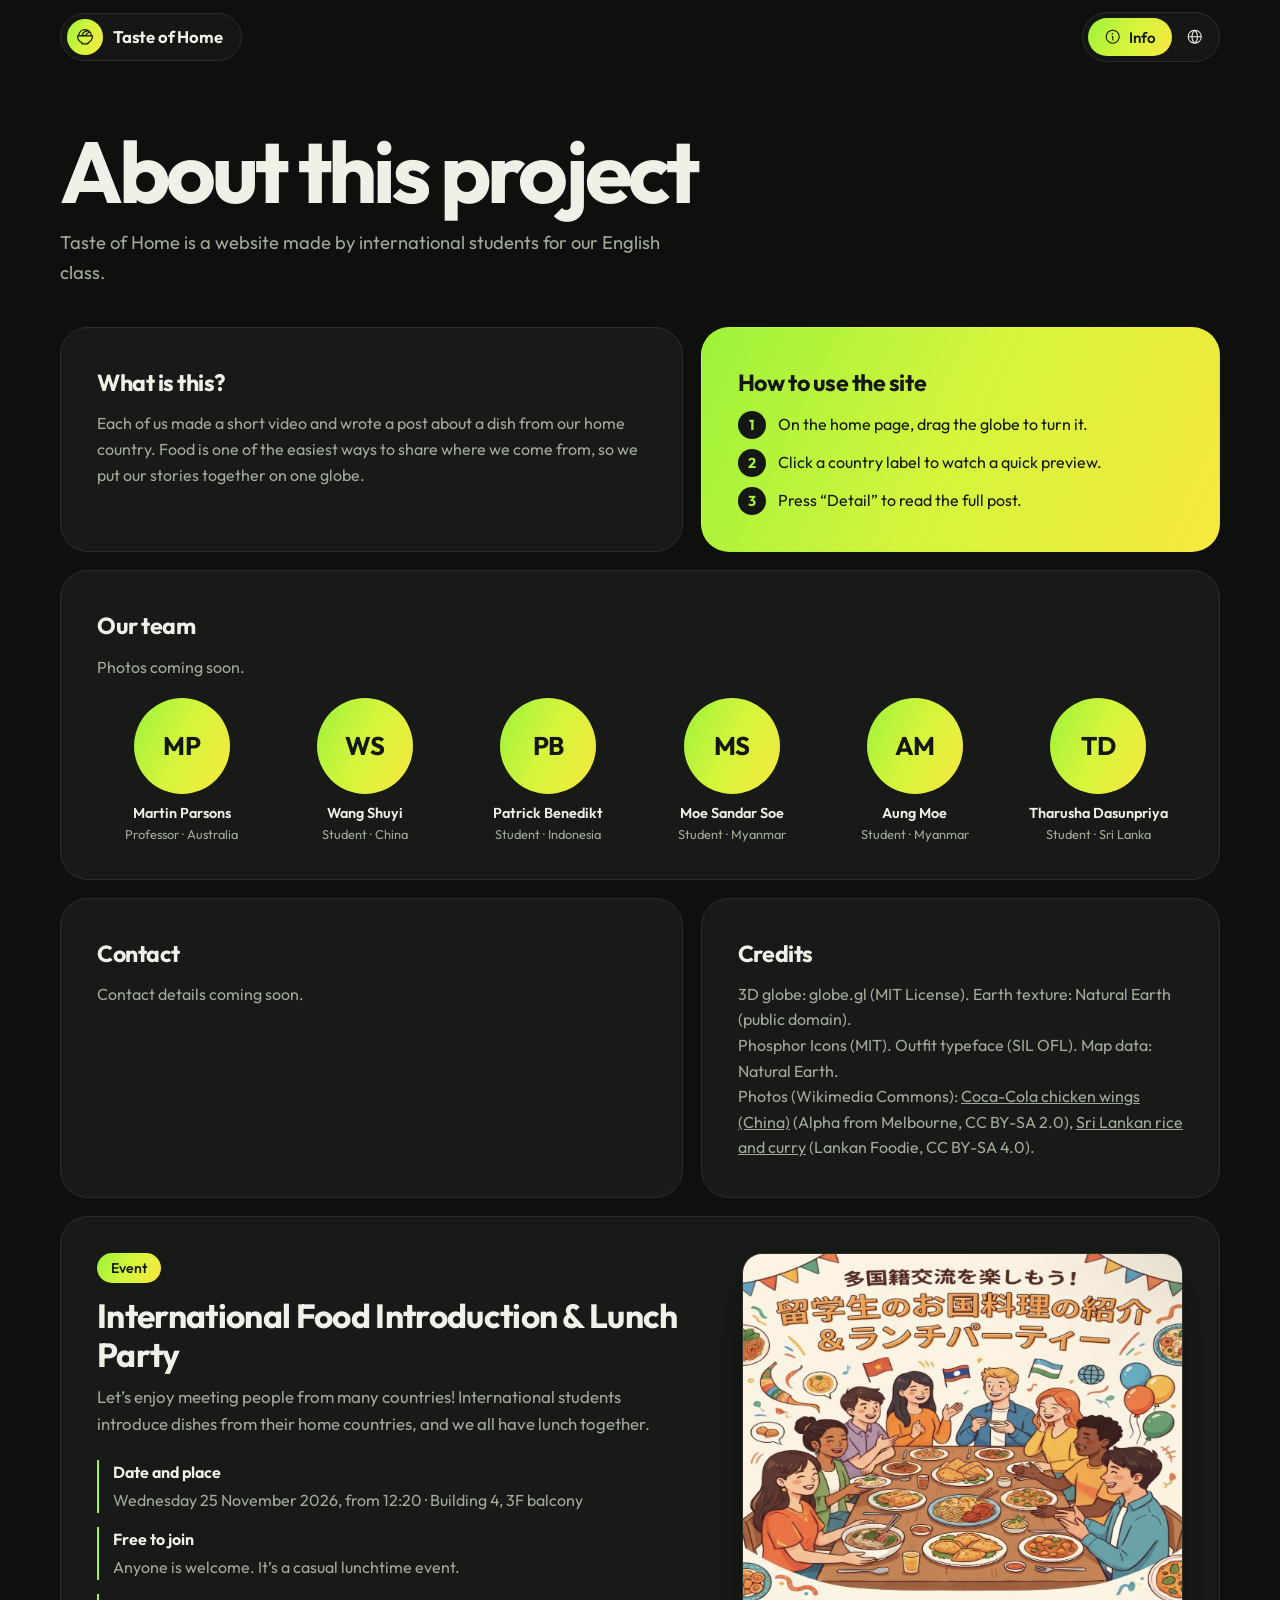
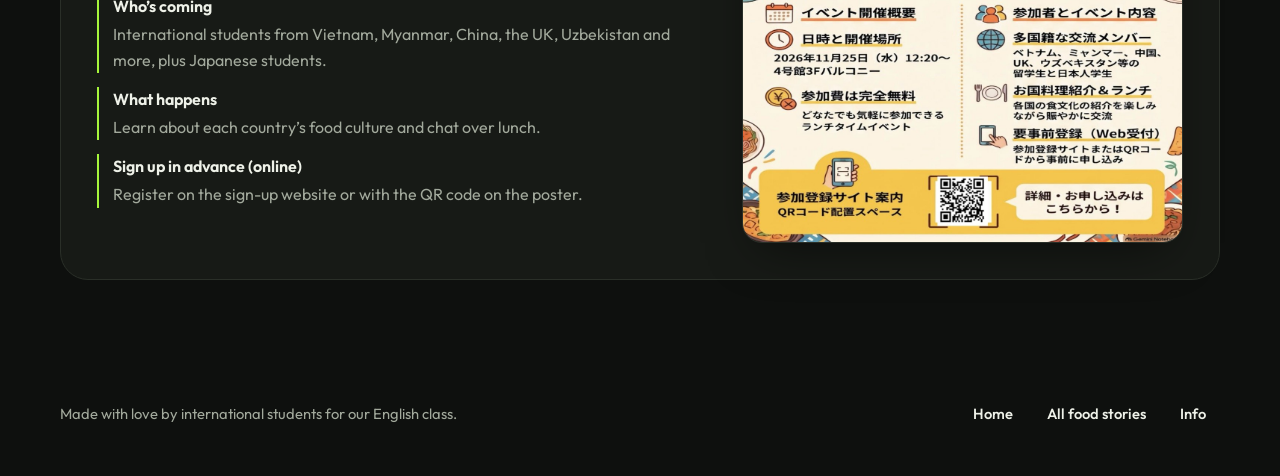
==== info.html @ bd348ce3 "Sri Lanka burritos post, Lahpet Thoke photos, six home photos - Sri Lanka: Tharusha Dasunpriya's bur" ====
<!doctype html>
<html lang="en">
<head>
  <meta charset="utf-8">
  <meta name="viewport" content="width=device-width, initial-scale=1, viewport-fit=cover">
  <title>About | Taste of Home</title>
  <meta name="description" content="About Taste of Home, a website made by international students for an English class.">
  <link rel="canonical" href="https://blanchexxxxx.github.io/taste-of-home/info.html">
  <meta name="theme-color" content="#0e100e">
  <meta property="og:type" content="website">
  <meta property="og:title" content="About | Taste of Home">
  <meta property="og:description" content="About Taste of Home, a website made by international students for an English class.">
  <meta property="og:url" content="https://blanchexxxxx.github.io/taste-of-home/info.html">
  <meta property="og:image" content="https://blanchexxxxx.github.io/taste-of-home/assets/img/globe-1k.jpg">
  <link rel="icon" href="assets/img/favicon.svg" type="image/svg+xml">
  <link rel="preload" href="assets/fonts/outfit-latin-wght-normal.woff2" as="font" type="font/woff2" crossorigin>
  <link rel="stylesheet" href="assets/css/style.css?v=202611250700">
</head>
<body>
  <header class="topbar">
    <div class="wrap">
      <a class="brand" href="./" aria-label="Taste of Home"><span class="mark"><span data-icon="bowl-food"></span></span><span class="brand__name">Taste of Home</span></a>
      <nav class="actions">
        <a class="pill-btn" href="info.html" aria-current="page"><span data-icon="info"></span><span data-i18n="nav.info">Info</span></a>
        <div class="lang">
          <button class="pill-btn pill-btn--icon" id="langBtn" type="button" aria-haspopup="listbox" aria-expanded="false" data-i18n-aria="nav.language" aria-label="Language"><span data-icon="globe-simple"></span></button>
          <ul class="lang__menu" id="langMenu" role="listbox" hidden></ul>
        </div>
      </nav>
    </div>
  </header>

  <main>
    <section class="page">
      <div class="wrap">
        <div class="page-head">
          <h1 data-i18n="info.title">About this project</h1>
          <p data-i18n="info.lead">Taste of Home is a website made by international students for our English class.</p>
        </div>
        <div class="info-grid">
          <div class="panel reveal">
            <h2 data-i18n="info.aboutH">What is this?</h2>
            <p data-i18n="info.aboutP"></p>
          </div>
          <div class="panel panel--grad reveal">
            <h2 data-i18n="info.howH">How to use the site</h2>
            <ol class="steps">
              <li data-i18n="info.how1"></li>
              <li data-i18n="info.how2"></li>
              <li data-i18n="info.how3"></li>
            </ol>
          </div>
          <div class="panel panel--wide reveal">
            <h2 data-i18n="info.teamH">Our team</h2>
            <p data-i18n="info.teamP">Names and photos coming soon.</p>
            <!-- Filled in from the posts in assets/js/data.js (author, role, location). -->
            <div class="team" id="team"></div>
          </div>
          <div class="panel reveal">
            <h2 data-i18n="info.contactH">Contact</h2>
            <p data-i18n="info.contactP">Contact details coming soon.</p>
          </div>
          <div class="panel reveal">
            <h2 data-i18n="info.creditsH">Credits</h2>
            <p data-i18n="info.creditsP"></p>
            <p>Phosphor Icons (MIT). Outfit typeface (SIL OFL). Map data: Natural Earth.</p>
            <p id="photo-credits"></p>
          </div>
          <div class="panel panel--wide event reveal" id="event">
            <div class="event__text">
              <span class="chip chip--grad" data-i18n="info.eventTag">Event</span>
              <h2 data-i18n="info.eventH">International Food Introduction &amp; Lunch Party</h2>
              <p class="event__lead" data-i18n="info.eventLead"></p>
              <dl class="event__facts">
                <div><dt data-i18n="info.eventWhenH">Date and place</dt><dd data-i18n="info.eventWhen"></dd></div>
                <div><dt data-i18n="info.eventFeeH">Free to join</dt><dd data-i18n="info.eventFee"></dd></div>
                <div><dt data-i18n="info.eventWhoH">Who's coming</dt><dd data-i18n="info.eventWho"></dd></div>
                <div><dt data-i18n="info.eventWhatH">What happens</dt><dd data-i18n="info.eventWhat"></dd></div>
                <div><dt data-i18n="info.eventRegH">Sign up in advance (online)</dt><dd data-i18n="info.eventReg"></dd></div>
              </dl>
            </div>
            <!-- Poster image: assets/img/event/poster.jpg (hidden automatically if the file is missing) -->
            <a class="event__poster" href="assets/img/event/poster.jpg" target="_blank" rel="noopener">
              <img src="assets/img/event/poster.jpg" alt="" data-i18n-alt="info.eventPosterAlt" loading="lazy" onerror="this.parentNode.hidden = true">
            </a>
          </div>
        </div>
      </div>
    </section>
  </main>

  <footer class="footer">
    <div class="wrap">
      <span data-i18n="footer.text">Made by international students for our English class.</span>
      <nav><a href="./" data-i18n="nav.home">Home</a><a href="posts.html" data-i18n="posts.title">All food stories</a><a href="info.html" data-i18n="nav.info">Info</a></nav>
    </div>
  </footer>

  <script src="assets/js/icons.js?v=202611250700" defer></script>
  <script src="assets/js/i18n.js?v=202611250700" defer></script>
  <script src="assets/js/data.js?v=202611250700" defer></script>
  <script src="assets/js/posts-i18n.js?v=202611250700" defer></script>
  <script src="assets/js/common.js?v=202611250700" defer></script>
  <script src="assets/js/pages.js?v=202611250700" defer></script>
</body>
</html>
---- assets/css/style.css ----
/* Taste of Home
   Shape system: interactive = full pill; containers ("bubbles") = 28px; small media = 20px.
   One accent: fluorescent green -> yellow gradient. Theme: dark only (off-black, never pure #000). */

@font-face {
  font-family: "Outfit";
  src: url("../fonts/outfit-latin-wght-normal.woff2") format("woff2");
  font-weight: 100 900; font-display: swap;
  unicode-range: U+0000-00FF, U+0131, U+0152-0153, U+02BB-02BC, U+02C6, U+02DA, U+02DC, U+0304, U+0308, U+0329, U+2000-206F, U+20AC, U+2122, U+2191, U+2193, U+2212, U+2215, U+FEFF, U+FFFD;
}
@font-face {
  font-family: "Outfit";
  src: url("../fonts/outfit-latin-ext-wght-normal.woff2") format("woff2");
  font-weight: 100 900; font-display: swap;
  unicode-range: U+0100-02BA, U+02BD-02C5, U+02C7-02CC, U+02CE-02D7, U+02DD-02FF, U+0304, U+0308, U+0329, U+1D00-1DBF, U+1E00-1E9F, U+1EF2-1EFF, U+2020, U+20A0-20AB, U+20AD-20C0, U+2113, U+2C60-2C7F, U+A720-A7FF;
}

:root {
  --bg: #0e100e;
  --surface: #171a16;
  --surface-2: #20241f;
  --tint: #1c2415;
  --ink: #eef1e8;
  --muted: #a2a99c;
  --line: #2a2f28;
  --lime: #a6f53b;
  --leaf: #a6f53b;
  --yellow: #f6ec3f;
  --grad: linear-gradient(115deg, #9cf23a 0%, #d4f53c 48%, #f8e83f 100%);
  --on-grad: #151714;
  --stage: #111412;
  --shadow: 0 18px 50px -18px rgba(0, 0, 0, .6);
  --r-bubble: 28px;
  --r-media: 20px;
  --ease: cubic-bezier(.16, 1, .3, 1);
  --font: "Outfit", system-ui, -apple-system, "Segoe UI", Roboto, "Helvetica Neue", Arial,
          "PingFang SC", "Microsoft YaHei", "Noto Sans SC",
          "Hiragino Sans", "Yu Gothic UI", "Yu Gothic", Meiryo, "Noto Sans JP",
          "Myanmar Text", "Noto Sans Myanmar", Padauk,
          "Nirmala UI", "Iskoola Pota", "Noto Sans Sinhala", Latha, "Noto Sans Tamil", sans-serif;
  --font-ja: "Outfit", "Hiragino Sans", "Hiragino Kaku Gothic ProN", "Yu Gothic UI", "Yu Gothic", Meiryo, "Noto Sans JP", system-ui, sans-serif;
  color-scheme: dark;
}
html[lang="ja"] body, html[lang="ja"] button, html[lang="ja"] .btn, html[lang="ja"] .pill-btn { font-family: var(--font-ja); }

*, *::before, *::after { box-sizing: border-box; }
html { -webkit-text-size-adjust: 100%; scroll-behavior: smooth; }
body {
  margin: 0; font-family: var(--font); color: var(--ink); background: var(--bg);
  line-height: 1.6; overflow-x: hidden; -webkit-font-smoothing: antialiased;
}
img, video, iframe { max-width: 100%; display: block; }
a { color: inherit; }
[hidden] { display: none !important; }
:focus-visible { outline: 2px solid var(--ink); outline-offset: 3px; }
.icon { display: inline-flex; width: 1.15em; height: 1.15em; flex: none; }
.icon svg { width: 100%; height: 100%; }
.wrap { width: 100%; max-width: 1240px; margin: 0 auto; padding: 0 clamp(16px, 4vw, 40px); }

/* ---------- top bar ---------- */
.topbar { position: fixed; inset: 12px 0 auto 0; z-index: 50; pointer-events: none; }
.topbar .wrap { display: flex; align-items: center; justify-content: space-between; }
.topbar .wrap > * { pointer-events: auto; }
.brand {
  display: inline-flex; align-items: center; gap: 10px; height: 48px; padding: 0 18px 0 6px;
  border-radius: 999px; text-decoration: none; font-weight: 650; font-size: 1.05rem; letter-spacing: -.01em;
  background: color-mix(in srgb, var(--surface) 82%, transparent);
  -webkit-backdrop-filter: blur(14px); backdrop-filter: blur(14px);
  border: 1px solid var(--line);
}
.mark { display: grid; place-items: center; width: 36px; height: 36px; border-radius: 50%; background: var(--grad); color: var(--on-grad); }
.mark .icon { width: 20px; height: 20px; }
.actions {
  display: flex; gap: 4px; padding: 5px; border-radius: 999px;
  background: color-mix(in srgb, var(--surface) 82%, transparent);
  -webkit-backdrop-filter: blur(14px); backdrop-filter: blur(14px);
  border: 1px solid var(--line);
}
.pill-btn {
  display: inline-flex; align-items: center; justify-content: center; gap: 8px;
  height: 38px; min-width: 38px; padding: 0 16px; border-radius: 999px; border: 0;
  background: transparent; color: var(--ink); font: 550 .95rem var(--font);
  text-decoration: none; cursor: pointer; transition: background .25s var(--ease), transform .2s var(--ease);
}
.pill-btn:hover { background: var(--surface-2); }
.pill-btn:active { transform: scale(.97); }
.pill-btn--icon { padding: 0; width: 38px; }
.pill-btn[aria-current="page"] { background: var(--grad); color: var(--on-grad); }
.lang { position: relative; }
.lang__menu {
  position: absolute; right: 0; top: calc(100% + 12px); margin: 0; padding: 6px; list-style: none; min-width: 200px;
  background: var(--surface); border: 1px solid var(--line); border-radius: 22px; box-shadow: var(--shadow);
  transform-origin: top right; animation: pop .22s var(--ease);
}
@keyframes pop { from { opacity: 0; transform: scale(.94); } }
.lang__menu button {
  display: block; width: 100%; text-align: left; padding: 10px 14px; border: 0; border-radius: 999px;
  background: none; font: 1rem var(--font); color: var(--ink); cursor: pointer;
}
.lang__menu button:hover { background: var(--surface-2); }
.lang__menu [aria-selected="true"] button { background: var(--grad); color: var(--on-grad); font-weight: 600; }

/* ---------- buttons ---------- */
.btn {
  display: inline-flex; align-items: center; gap: 10px; height: 52px; padding: 0 26px; white-space: nowrap;
  border-radius: 999px; border: 1px solid var(--line); background: var(--surface); color: var(--ink);
  font: 600 1rem var(--font); text-decoration: none; cursor: pointer;
  transition: transform .25s var(--ease), box-shadow .25s var(--ease);
}
.btn:hover { transform: translateY(-2px); box-shadow: var(--shadow); }
.btn:active { transform: scale(.98); }
.btn--grad { background: var(--grad); color: var(--on-grad); border-color: transparent; }
.btn--sm { height: 44px; padding: 0 20px; font-size: .95rem; }

/* ---------- hero ---------- */
.hero { min-height: 100vh; min-height: 100dvh; display: flex; align-items: center; padding: 96px 0 48px; overflow-x: clip; }
.hero__grid { display: grid; grid-template-columns: 1fr 1fr; gap: clamp(24px, 5vw, 64px); align-items: center; }
.kicker {
  display: inline-flex; align-items: center; gap: 8px; margin: 0 0 22px; padding: 6px 14px;
  border-radius: 999px; border: 1px solid var(--line); background: var(--surface);
  font-size: .82rem; font-weight: 600; letter-spacing: .08em; text-transform: uppercase; color: var(--muted);
}
.hero h1 {
  margin: 0; font-weight: 700; letter-spacing: -.045em; line-height: .98;
  font-size: clamp(3.4rem, 10.5vw, 8.6rem);
}
.hero h1 .bubble-word {
  display: inline-block; padding: 0 .28em .06em; margin-left: -.04em; border-radius: 999px;
  background: var(--grad); color: var(--on-grad);
}
.hero__sub { max-width: 34ch; margin: 26px 0 32px; font-size: clamp(1.08rem, 1.6vw, 1.3rem); color: var(--muted); line-height: 1.5; }
.hero__cta { display: flex; flex-wrap: wrap; gap: 12px; }

/* photo slideshow (pages.js): a portrait photo card on a fixed, offset accent block. Photos
   cross-fade with a slow zoom; segmented progress bar + counter at the bottom. */
.show { position: relative; width: 94%; max-width: 480px; aspect-ratio: 4 / 5; justify-self: end; margin: 0 6% 6% 0; }
.show::before {   /* accent block behind the card: never moves */
  content: ""; position: absolute; inset: 7% -5% -5% 9%; border-radius: var(--r-bubble);
  background: var(--grad); opacity: .9;
}
.show__card {
  position: absolute; inset: 0; overflow: hidden; border-radius: var(--r-bubble);
  background: var(--surface); box-shadow: var(--shadow); isolation: isolate;
}
.show__slides img {
  position: absolute; inset: 0; width: 100%; height: 100%; object-fit: cover;
  opacity: 0; scale: 1.08; transition: opacity .8s var(--ease), scale 0s 0.8s;
}
.show__slides img.is-on { opacity: 1; scale: 1; transition: opacity .8s var(--ease), scale 2.8s linear; }
.show__card::after {   /* soft shade under the bar so it reads on light photos */
  content: ""; position: absolute; inset: auto 0 0 0; height: 34%; z-index: 1; pointer-events: none;
  background: linear-gradient(180deg, transparent, rgba(14, 16, 14, .72));
}
.show__bar { position: absolute; left: 20px; right: 20px; bottom: 16px; z-index: 2; display: flex; align-items: center; gap: 14px; }
.show__count { flex: none; color: rgba(238, 241, 232, .7); font-size: .85rem; font-variant-numeric: tabular-nums; letter-spacing: .04em; }
.show__count b { color: var(--ink); font-weight: 650; }
.show__dots { flex: 1; display: flex; gap: 6px; }
.show__dot { flex: 1; height: 24px; padding: 0; border: 0; background: none; cursor: pointer; display: flex; align-items: center; }
.show__dot span { position: relative; display: block; width: 100%; height: 3px; border-radius: 999px; background: rgba(238, 241, 232, .28); overflow: hidden; }
.show__dot span::after { content: ""; position: absolute; inset: 0; border-radius: inherit; background: var(--grad); transform: scaleX(0); transform-origin: left; }
.show__dot.is-done span::after { transform: scaleX(1); }
.show__dot.is-on span::after { animation: show-fill var(--dur, 2s) linear forwards; }
@keyframes show-fill { to { transform: scaleX(1); } }
@media (prefers-reduced-motion: reduce) {
  .show__slides img, .show__slides img.is-on { scale: 1; transition: opacity .3s linear; }
}

/* ---------- globe ---------- */
.globe-block { padding: 24px 0 40px; scroll-margin-top: 72px; }
.globe-head { display: flex; flex-wrap: wrap; align-items: end; justify-content: space-between; gap: 12px 24px; margin-bottom: 22px; }
.globe-head h2 { margin: 0; font-size: clamp(2rem, 4.6vw, 3.6rem); line-height: 1.05; letter-spacing: -.035em; font-weight: 700; max-width: 16ch; }
.hint { display: inline-flex; align-items: center; gap: 8px; margin: 0; padding: 8px 16px; border-radius: 999px; background: var(--surface); border: 1px solid var(--line); color: var(--muted); font-size: .92rem; }
.stage {
  position: relative; height: min(84vh, 820px); min-height: 440px; overflow: hidden;
  border-radius: clamp(28px, 4vw, 44px); background:
    radial-gradient(60% 55% at 50% 50%, rgba(166, 245, 59, .10), transparent 70%), var(--stage);
  border: 1px solid var(--line);
  isolation: isolate;
}
#globe { position: absolute; inset: 0; opacity: 0; transition: opacity .9s var(--ease); cursor: grab; touch-action: pan-y; }
#globe:active { cursor: grabbing; }
#globe.is-ready { opacity: 1; }
.globe-skeleton { position: absolute; inset: 0; display: grid; place-items: center; }
.globe-skeleton span {
  width: min(62vh, 70%); aspect-ratio: 1; border-radius: 50%;
  background: radial-gradient(circle at 35% 30%, #262c24, #161a15 70%);
  animation: shimmer 1.6s ease-in-out infinite;
}
@keyframes shimmer { 50% { opacity: .55; } }
.globe-fallback { position: absolute; inset: 0; display: grid; place-items: center; align-content: center; gap: 18px; padding: 24px; color: var(--ink); text-align: center; }
.globe-fallback ul { list-style: none; margin: 0; padding: 0; display: flex; flex-wrap: wrap; gap: 10px; justify-content: center; }

/* globe markers: dot sits on the surface, label floats above it (line drawn in 3D by globe.gl) */
.gdot, .glabel { position: relative; display: block; width: 0; height: 0; padding: 0; border: 0; background: none; cursor: pointer; font-family: var(--font); transition: opacity .3s var(--ease); }
.gdot.is-hidden, .glabel.is-hidden { opacity: 0; pointer-events: none !important; }
.gdot span { position: absolute; left: -6px; top: -6px; width: 12px; height: 12px; border-radius: 50%; background: var(--yellow); box-shadow: 0 0 0 3px var(--stage), 0 0 14px rgba(246, 236, 63, .55); }
.gdot span::after { content: ""; position: absolute; inset: -7px; border-radius: 50%; border: 1.5px solid var(--lime); animation: ping 2.2s var(--ease) infinite; }
@keyframes ping { from { transform: scale(.4); opacity: 1; } to { transform: scale(1.5); opacity: 0; } }
.glabel__tag {
  position: absolute; left: 0; top: 0; transform: translate(0, -50%);
  display: flex; flex-direction: column; align-items: flex-start; white-space: nowrap; line-height: 1.15; text-align: left;
  padding: 8px 16px 9px; border-radius: 999px;
  background: rgba(23, 27, 22, .82); color: var(--ink); border: 1px solid rgba(238, 241, 232, .16);
  box-shadow: 0 18px 34px -12px rgba(0, 0, 0, .85), inset 0 1px 0 rgba(255, 255, 255, .08);
  -webkit-backdrop-filter: blur(10px); backdrop-filter: blur(10px);
  transition: background .25s var(--ease), color .25s var(--ease), transform .25s var(--ease);
}
.glabel--left .glabel__tag { left: auto; right: 0; align-items: flex-end; text-align: right; }
.glabel__tag::before { content: ""; position: absolute; top: 50%; left: -4px; width: 8px; height: 8px; margin-top: -4px; border-radius: 50%; background: var(--lime); }
.glabel--left .glabel__tag::before { left: auto; right: -4px; }
.glabel__tag b { font-size: .92rem; font-weight: 650; }
.glabel__tag small { font-size: .75rem; color: var(--muted); }
.glabel:hover .glabel__tag, .glabel:focus-visible .glabel__tag { background: var(--grad); color: var(--on-grad); border-color: transparent; transform: translate(0, -50%) scale(1.05); }
.glabel:hover .glabel__tag small, .glabel:focus-visible .glabel__tag small { color: var(--on-grad); opacity: .75; }

/* ---------- invite band ---------- */
.band { padding: 72px 0 96px; }
.band__inner { display: flex; flex-wrap: wrap; align-items: center; justify-content: space-between; gap: 20px; padding: clamp(28px, 4vw, 48px); border-radius: var(--r-bubble); background: var(--surface); border: 1px solid var(--line); }
.band h2 { margin: 0; font-size: clamp(1.6rem, 3.4vw, 2.6rem); letter-spacing: -.03em; line-height: 1.1; font-weight: 700; }

/* ---------- page heads ---------- */
.page { padding: 128px 0 80px; }
.page-head { margin-bottom: 40px; }
.page-head h1 { margin: 0; font-size: clamp(2.6rem, 7vw, 5.4rem); line-height: 1; letter-spacing: -.045em; font-weight: 700; }
.page-head p { margin: 14px 0 0; max-width: 52ch; color: var(--muted); font-size: 1.15rem; }

/* ---------- posts bento ---------- */
.bento { display: grid; grid-template-columns: repeat(3, 1fr); gap: 18px; }
.tile {
  position: relative; display: flex; flex-direction: column; justify-content: space-between; gap: 18px;
  min-height: 300px; padding: 14px; border-radius: var(--r-bubble); text-decoration: none;
  background: var(--surface); border: 1px solid var(--line);
  transition: transform .35s var(--ease), box-shadow .35s var(--ease);
}
.tile:hover { transform: translateY(-4px); box-shadow: var(--shadow); }
.tile:nth-child(4n+1), .tile:nth-child(4n+4) { grid-column: span 2; }
.tile:last-child:nth-child(4n+1) { grid-column: 1 / -1; } /* odd count: last tile fills the row */
.tile__media {
  position: relative; flex: 1; min-height: 180px; border-radius: var(--r-media); overflow: hidden;
  display: grid; place-items: center; background: var(--surface-2);
}
.tile__media img { position: absolute; inset: 0; width: 100%; height: 100%; object-fit: cover; }
.tile:nth-child(3n+1) .tile__media { background: var(--grad); }
.tile:nth-child(3n+2) .tile__media { background: var(--tint); color: var(--ink); }
.tile__code { font-size: clamp(3rem, 7vw, 5rem); font-weight: 700; letter-spacing: -.04em; opacity: .9; }
.tile__play { position: absolute; right: 14px; bottom: 14px; display: grid; place-items: center; width: 46px; height: 46px; border-radius: 50%; background: var(--surface); color: var(--ink); }
.tile__play .icon { width: 20px; height: 20px; }
.tile__body { padding: 4px 8px 6px; display: flex; align-items: end; justify-content: space-between; gap: 12px; }
.tile__body h3 { margin: 0; font-size: 1.3rem; line-height: 1.25; letter-spacing: -.015em; font-weight: 650; }
.tile__place { margin: 4px 0 0; color: var(--muted); font-size: .95rem; }
.tile__go { flex: none; display: grid; place-items: center; width: 44px; height: 44px; border-radius: 50%; border: 1px solid var(--line); transition: background .25s var(--ease); }
.tile:hover .tile__go { background: var(--grad); color: var(--on-grad); border-color: transparent; }

/* ---------- chips ---------- */
.chip { display: inline-flex; align-items: center; gap: 6px; padding: 6px 14px; border-radius: 999px; background: var(--surface-2); color: var(--ink); font: 550 .88rem var(--font); border: 0; }
.chip--grad { background: var(--grad); color: var(--on-grad); }
button.chip { cursor: pointer; height: 44px; padding: 0 18px; font-size: .98rem; }

/* ---------- video ---------- */
.video { position: relative; aspect-ratio: 16 / 9; border-radius: var(--r-media); overflow: hidden; background: var(--surface-2); }
.video video, .video iframe { position: absolute; inset: 0; width: 100%; height: 100%; border: 0; }
.video--empty { display: grid; place-items: center; align-content: center; gap: 12px; color: var(--muted); font-size: .95rem; background: radial-gradient(70% 80% at 50% 45%, var(--tint), var(--surface-2)); }
.video--empty .play { display: grid; place-items: center; width: 64px; height: 64px; border-radius: 50%; background: var(--grad); color: var(--on-grad); }
.video--empty .play .icon { width: 26px; height: 26px; }

/* ---------- modal ---------- */
.modal { position: fixed; inset: 0; z-index: 100; display: grid; place-items: center; padding: 16px; }
.modal__backdrop { position: absolute; inset: 0; background: rgba(10, 12, 9, .6); -webkit-backdrop-filter: blur(6px); backdrop-filter: blur(6px); opacity: 0; transition: opacity .3s var(--ease); }
.modal__card {
  position: relative; width: min(620px, 100%); max-height: calc(100dvh - 32px); overflow: auto;
  background: var(--surface); color: var(--ink); border-radius: var(--r-bubble); border: 1px solid var(--line);
  box-shadow: 0 40px 100px -30px rgba(0, 0, 0, .7); padding: 14px; text-align: left; outline: none;
  transform: translateY(18px) scale(.97); opacity: 0; transition: transform .4s var(--ease), opacity .3s var(--ease);
}
.modal.is-open .modal__backdrop { opacity: 1; }
.modal.is-open .modal__card { transform: none; opacity: 1; }
.modal__x { position: absolute; top: 24px; right: 24px; z-index: 2; display: grid; place-items: center; width: 40px; height: 40px; border: 1px solid rgba(238, 241, 232, .16); border-radius: 50%; background: rgba(23, 27, 22, .75); color: var(--ink); cursor: pointer; -webkit-backdrop-filter: blur(8px); backdrop-filter: blur(8px); }
.modal__x .icon { width: 18px; height: 18px; }
.modal__post + .modal__post { margin-top: 14px; padding-top: 14px; border-top: 1px solid var(--line); }
.modal__text { padding: 18px 10px 6px; }
.modal__text h3 { margin: 12px 0 2px; font-size: 1.55rem; line-height: 1.2; letter-spacing: -.025em; font-weight: 700; }
.byline { margin: 0; color: var(--muted); font-size: .95rem; }
.modal__foot { display: flex; justify-content: flex-end; padding: 8px 4px 4px; }

/* ---------- post page ---------- */
/* Country flag behind the top of the page: softened, darkened, tinted toward the lime/yellow
   accent, and faded into --bg so it reads as a gradient rather than a picture. */
.flag-bg { position: absolute; inset: 0 0 auto 0; height: min(680px, 92vh); overflow: hidden; pointer-events: none; z-index: 0; }
.flag-bg::before {
  content: ""; position: absolute; inset: -24px;
  background: var(--flag) left top / cover no-repeat;
  filter: blur(6px) saturate(.55) brightness(.4);
}
.flag-bg::after {
  content: ""; position: absolute; inset: 0;
  background:
    linear-gradient(180deg, transparent 0%, rgba(14, 16, 14, .55) 50%, var(--bg) 96%),
    linear-gradient(115deg, rgba(156, 242, 58, .10), rgba(248, 232, 63, .06)),
    linear-gradient(90deg, rgba(14, 16, 14, .55) 0%, rgba(14, 16, 14, .2) 70%);
}
.flag-bg ~ main { position: relative; z-index: 1; }
@media (max-width: 720px) { .flag-bg { height: 480px; } }
.post { max-width: 860px; }
.post h1 { margin: 16px 0 8px; font-size: clamp(2.4rem, 6vw, 4.4rem); line-height: 1.02; letter-spacing: -.045em; font-weight: 700; }
.post .video { margin: 30px 0 40px; border-radius: var(--r-bubble); }
.photos { display: grid; grid-template-columns: repeat(2, 1fr); gap: 12px; margin: 30px 0 40px; align-items: start; }
.photos--one { grid-template-columns: 1fr; }
.photos a { display: block; overflow: hidden; border-radius: var(--r-media); border: 1px solid var(--line); background: var(--surface); }
.photos img { width: 100%; height: 100%; aspect-ratio: 3 / 4; object-fit: cover; transition: transform .6s var(--ease); }
.photos a:hover img { transform: scale(1.02); }
.post__summary { font-size: 1.25rem; color: var(--muted); max-width: 60ch; margin: 0 0 28px; }
.post h2 { margin: 0 0 10px; font-size: 1.5rem; letter-spacing: -.02em; }
.post__body p { font-size: 1.1rem; max-width: 65ch; }
.post__body + .post__body { margin-top: 40px; }
.post__list ul, .post__list ol { margin: 0; padding-left: 1.4em; max-width: 65ch; font-size: 1.1rem; }
.post__list li { margin: 6px 0; padding-left: 4px; }
.post__list li::marker { color: var(--muted); }
.post__list h3 { margin: 22px 0 6px; font-size: 1.1rem; font-weight: 600; color: var(--lime); letter-spacing: -.01em; }
.post__list h2 + h3 { margin-top: 4px; }
.post__note { margin: 26px 0 0 !important; max-width: 65ch; color: var(--muted); font-size: 1rem !important; }
.post__keywords dl { margin: 0; display: flex; flex-wrap: wrap; gap: 10px; }
.post__keywords dl > div { padding: 10px 16px; border-radius: 18px; background: var(--surface); border: 1px solid var(--line); max-width: 100%; }
.post__keywords dt { font-weight: 600; }
.post__keywords dd { margin: 2px 0 0; color: var(--muted); font-size: .95rem; }
.post__nav { display: flex; justify-content: space-between; gap: 12px; flex-wrap: wrap; margin-top: 56px; }
.back { margin-bottom: 10px; }
.placeholder { color: var(--muted); }

/* ---------- info page ---------- */
.info-grid { display: grid; grid-template-columns: 1.2fr 1fr; gap: 18px; }
.panel { padding: clamp(24px, 3vw, 36px); border-radius: var(--r-bubble); background: var(--surface); border: 1px solid var(--line); }
.panel h2 { margin: 0 0 10px; font-size: 1.45rem; letter-spacing: -.02em; }
.panel p { margin: 0; color: var(--muted); }
.panel--grad { background: var(--grad); color: var(--on-grad); border-color: transparent; }
.panel--grad p { color: inherit; opacity: .8; }
.panel--wide { grid-column: 1 / -1; }
.event { display: grid; grid-template-columns: 1.15fr .85fr; gap: clamp(20px, 4vw, 48px); align-items: start; }
.event__text h2 { margin-top: 14px; font-size: clamp(1.5rem, 3vw, 2.1rem); line-height: 1.15; }
.event__lead { margin-bottom: 22px !important; font-size: 1.05rem; }
.event__facts { margin: 0; display: grid; gap: 14px; }
.event__facts div { padding-left: 14px; border-left: 2px solid var(--lime); }
.event__facts dt { font-weight: 650; }
.event__facts dd { margin: 2px 0 0; color: var(--muted); }
.event__poster { display: block; border-radius: var(--r-media); overflow: hidden; border: 1px solid var(--line); box-shadow: var(--shadow); }
.event__poster img { width: 100%; height: auto; transition: transform .6s var(--ease); }
.event__poster:hover img { transform: scale(1.02); }
@media (max-width: 900px) { .event { grid-template-columns: 1fr; } .event__poster { max-width: 520px; } }
.steps { list-style: none; margin: 4px 0 0; padding: 0; display: grid; gap: 10px; counter-reset: s; }
.steps li { display: flex; gap: 12px; align-items: baseline; }
.steps li::before { counter-increment: s; content: counter(s); flex: none; display: grid; place-items: center; width: 28px; height: 28px; border-radius: 50%; background: var(--on-grad); color: var(--lime); font-weight: 700; font-size: .9rem; }
.team { display: grid; grid-template-columns: repeat(6, 1fr); gap: 14px; margin-top: 18px; }
.team div { display: grid; justify-items: center; align-content: start; gap: 4px; font-size: .9rem; color: var(--muted); text-align: center; }
.team span { width: 100%; max-width: 96px; aspect-ratio: 1; margin-bottom: 6px; border-radius: 50%; background: var(--surface-2); border: 1px dashed var(--line);
  display: grid; place-items: center; font-size: clamp(1.1rem, 2.4vw, 1.6rem); font-weight: 700; letter-spacing: -.02em; }
.team span.is-named { background: var(--grad); color: var(--on-grad); border: 0; }
.team b { color: var(--ink); font-weight: 600; line-height: 1.25; }
.team small { font-size: .8rem; line-height: 1.3; }

/* ---------- footer ---------- */
.footer { padding: 36px 0 44px; color: var(--muted); font-size: .92rem; }
.footer .wrap { display: flex; flex-wrap: wrap; justify-content: space-between; align-items: center; gap: 14px; }
.footer nav { display: flex; gap: 6px; }
.footer nav a { padding: 6px 14px; border-radius: 999px; text-decoration: none; font-weight: 550; color: var(--ink); }
.footer nav a:hover { background: var(--surface-2); }

/* ---------- reveal ---------- */
.reveal { opacity: 0; transform: translateY(22px); transition: opacity .8s var(--ease), transform .8s var(--ease); }
.reveal.is-in { opacity: 1; transform: none; }

/* ---------- responsive ---------- */
@media (max-width: 900px) {
  .hero__grid { grid-template-columns: 1fr; }
  .show { justify-self: center; max-width: 400px; }
  .info-grid { grid-template-columns: 1fr; }
  .team { grid-template-columns: repeat(3, 1fr); }
}
@media (max-width: 767px) {
  .brand__name { display: none; }
  .brand { padding: 0 6px; }
  .bento { grid-template-columns: 1fr; }
  .tile:nth-child(4n+1), .tile:nth-child(4n+4) { grid-column: auto; }
  .stage { height: 72vh; min-height: 380px; border-radius: 28px; }
  .glabel__tag { padding: 5px 11px 6px; }
  .glabel__tag b { font-size: .8rem; }
  .glabel__tag small { font-size: .68rem; }
  .hint { border-radius: 18px; font-size: .88rem; }
  .hero { padding-top: 88px; }
}
@media (prefers-reduced-motion: reduce) {
  html { scroll-behavior: auto; }
  *, *::before, *::after { animation: none !important; transition: none !important; }
  .reveal { opacity: 1; transform: none; }
}
html:not([lang="en"]):not([lang="id"]) .kicker { letter-spacing: 0; text-transform: none; }
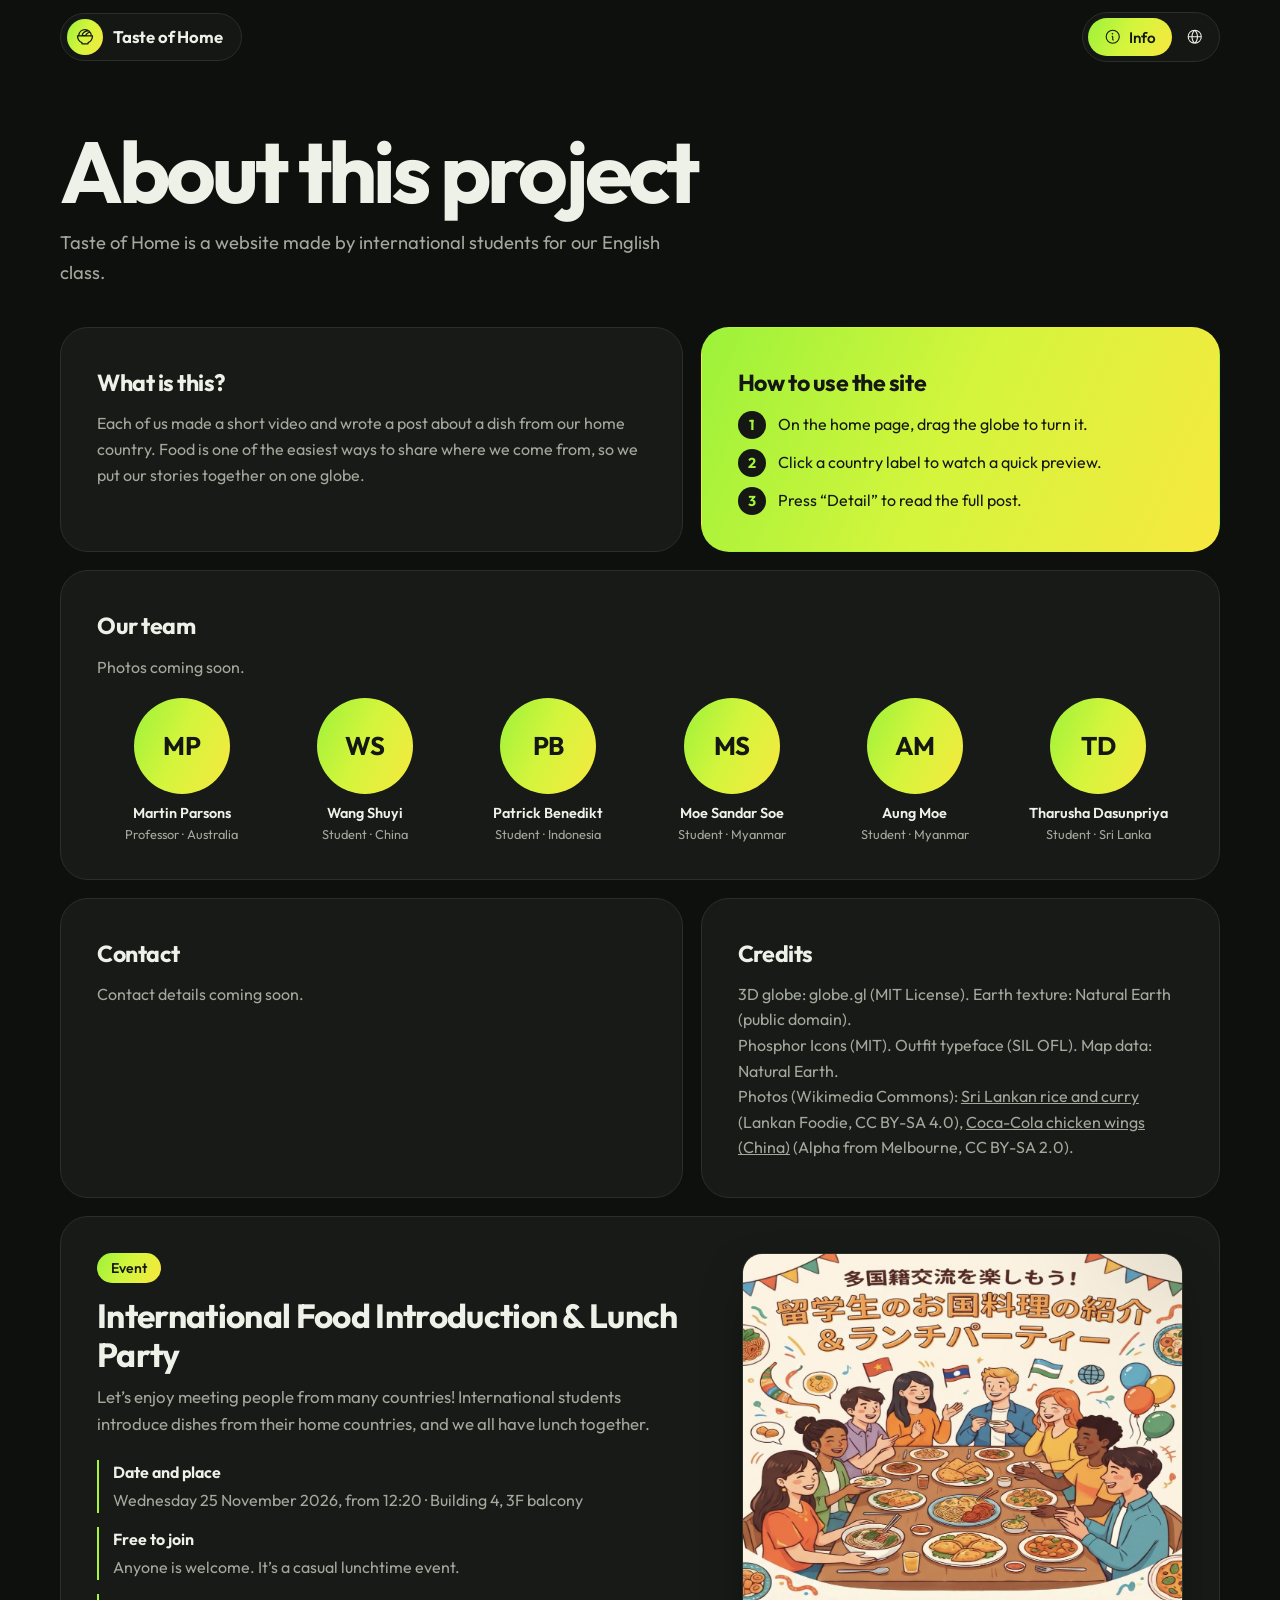
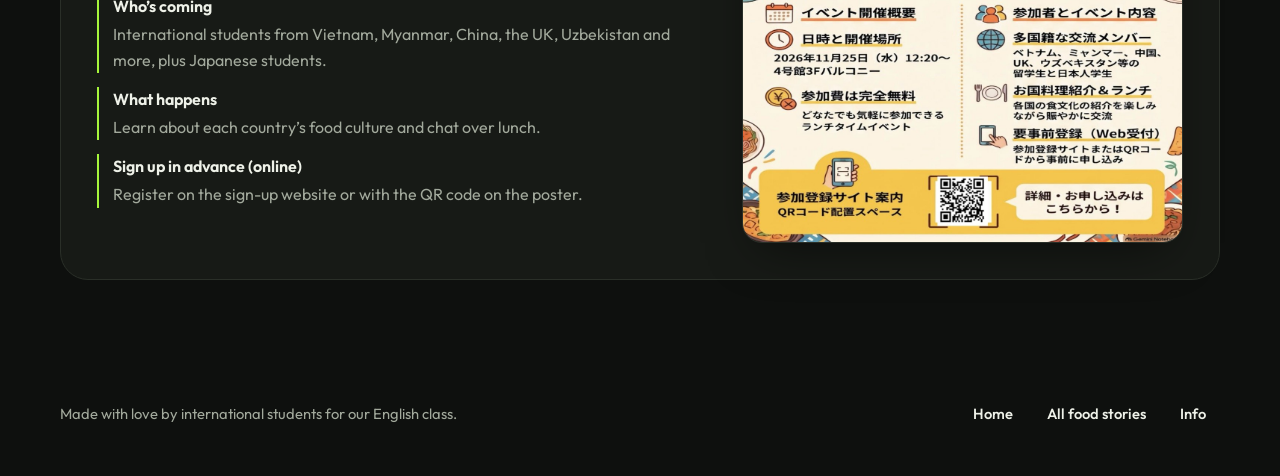
==== commit b34cfe84: "Home slideshow: reorder photos (Ayam Geprek and cola wings last) Co-Authored-By: Claude Opus 5.5 <no" ====
--- a/info.html
+++ b/info.html
@@ -14,7 +14,7 @@
   <meta property="og:image" content="https://blanchexxxxx.github.io/taste-of-home/assets/img/globe-1k.jpg">
   <link rel="icon" href="assets/img/favicon.svg" type="image/svg+xml">
   <link rel="preload" href="assets/fonts/outfit-latin-wght-normal.woff2" as="font" type="font/woff2" crossorigin>
-  <link rel="stylesheet" href="assets/css/style.css?v=202611250700">
+  <link rel="stylesheet" href="assets/css/style.css?v=202611250800">
 </head>
 <body>
   <header class="topbar">
@@ -96,11 +96,11 @@
     </div>
   </footer>
 
-  <script src="assets/js/icons.js?v=202611250700" defer></script>
-  <script src="assets/js/i18n.js?v=202611250700" defer></script>
-  <script src="assets/js/data.js?v=202611250700" defer></script>
-  <script src="assets/js/posts-i18n.js?v=202611250700" defer></script>
-  <script src="assets/js/common.js?v=202611250700" defer></script>
-  <script src="assets/js/pages.js?v=202611250700" defer></script>
+  <script src="assets/js/icons.js?v=202611250800" defer></script>
+  <script src="assets/js/i18n.js?v=202611250800" defer></script>
+  <script src="assets/js/data.js?v=202611250800" defer></script>
+  <script src="assets/js/posts-i18n.js?v=202611250800" defer></script>
+  <script src="assets/js/common.js?v=202611250800" defer></script>
+  <script src="assets/js/pages.js?v=202611250800" defer></script>
 </body>
 </html>
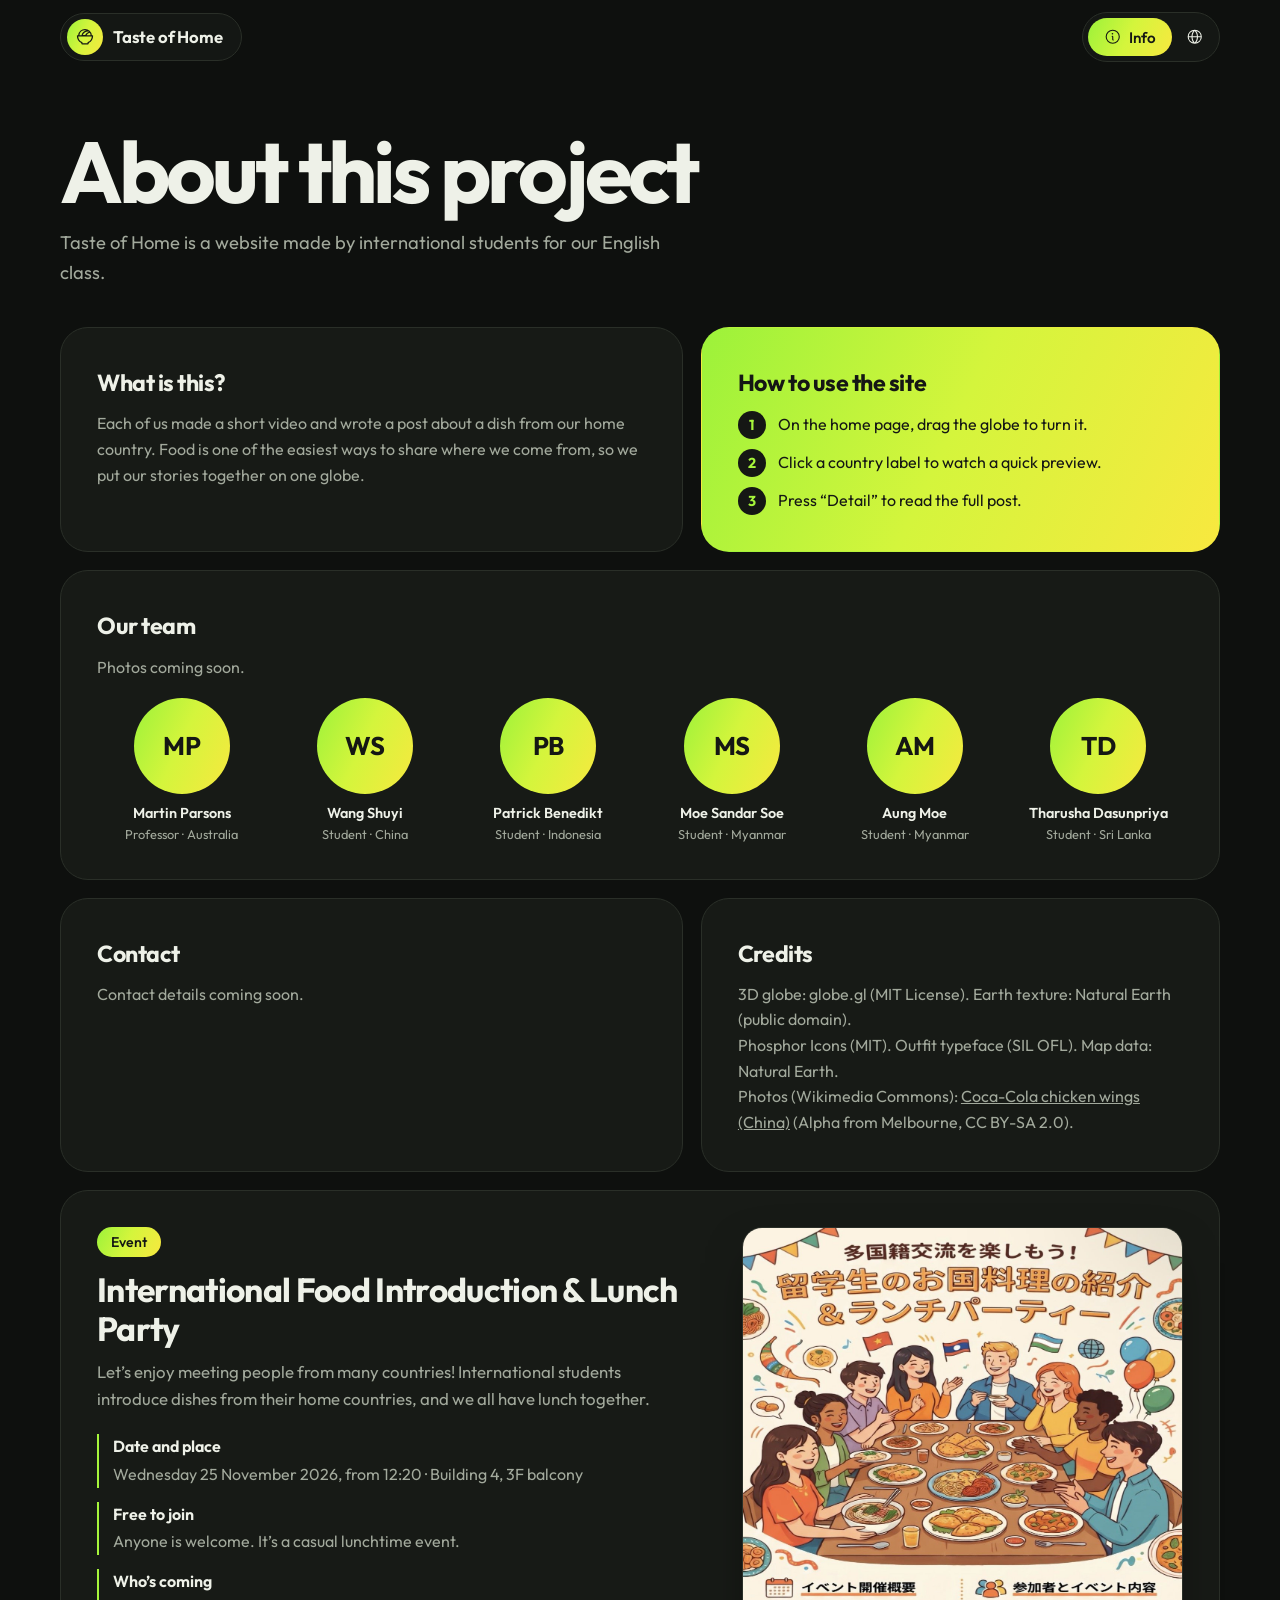
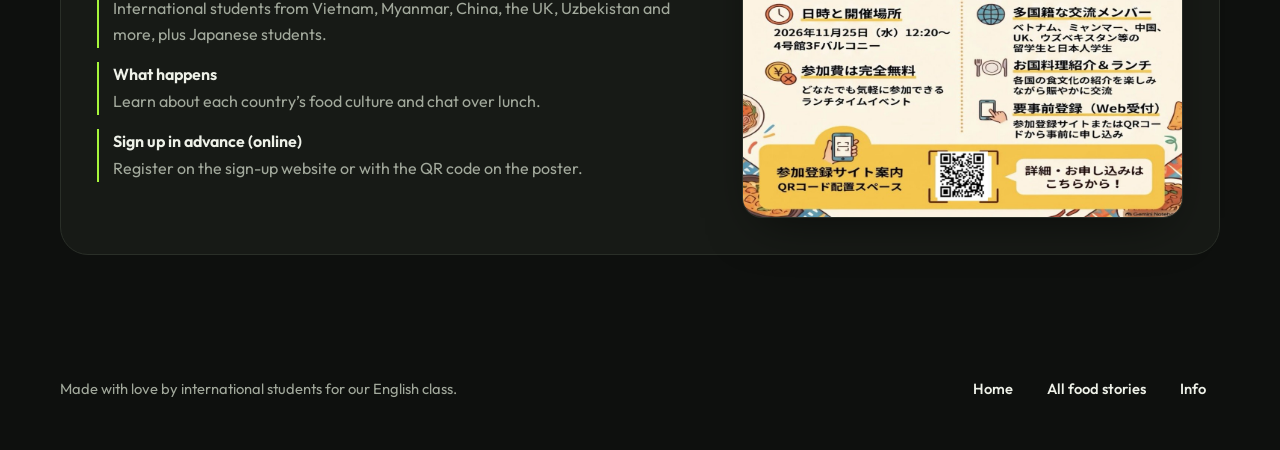
==== commit ba20e3ca: "Burritos photo on the home slideshow, the Sri Lanka post cover and its page Replaces the Sri Lankan " ====
--- a/info.html
+++ b/info.html
@@ -14,7 +14,7 @@
   <meta property="og:image" content="https://blanchexxxxx.github.io/taste-of-home/assets/img/globe-1k.jpg">
   <link rel="icon" href="assets/img/favicon.svg" type="image/svg+xml">
   <link rel="preload" href="assets/fonts/outfit-latin-wght-normal.woff2" as="font" type="font/woff2" crossorigin>
-  <link rel="stylesheet" href="assets/css/style.css?v=202611250800">
+  <link rel="stylesheet" href="assets/css/style.css?v=202611251100">
 </head>
 <body>
   <header class="topbar">
@@ -96,11 +96,11 @@
     </div>
   </footer>
 
-  <script src="assets/js/icons.js?v=202611250800" defer></script>
-  <script src="assets/js/i18n.js?v=202611250800" defer></script>
-  <script src="assets/js/data.js?v=202611250800" defer></script>
-  <script src="assets/js/posts-i18n.js?v=202611250800" defer></script>
-  <script src="assets/js/common.js?v=202611250800" defer></script>
-  <script src="assets/js/pages.js?v=202611250800" defer></script>
+  <script src="assets/js/icons.js?v=202611251100" defer></script>
+  <script src="assets/js/i18n.js?v=202611251100" defer></script>
+  <script src="assets/js/data.js?v=202611251100" defer></script>
+  <script src="assets/js/posts-i18n.js?v=202611251100" defer></script>
+  <script src="assets/js/common.js?v=202611251100" defer></script>
+  <script src="assets/js/pages.js?v=202611251100" defer></script>
 </body>
 </html>
--- a/assets/css/style.css
+++ b/assets/css/style.css
@@ -308,6 +308,7 @@
 .photos a { display: block; overflow: hidden; border-radius: var(--r-media); border: 1px solid var(--line); background: var(--surface); }
 .photos img { width: 100%; height: 100%; aspect-ratio: 3 / 4; object-fit: cover; transition: transform .6s var(--ease); }
 .photos a:hover img { transform: scale(1.02); }
+.photos--one img { aspect-ratio: auto; height: auto; }
 .post__summary { font-size: 1.25rem; color: var(--muted); max-width: 60ch; margin: 0 0 28px; }
 .post h2 { margin: 0 0 10px; font-size: 1.5rem; letter-spacing: -.02em; }
 .post__body p { font-size: 1.1rem; max-width: 65ch; }
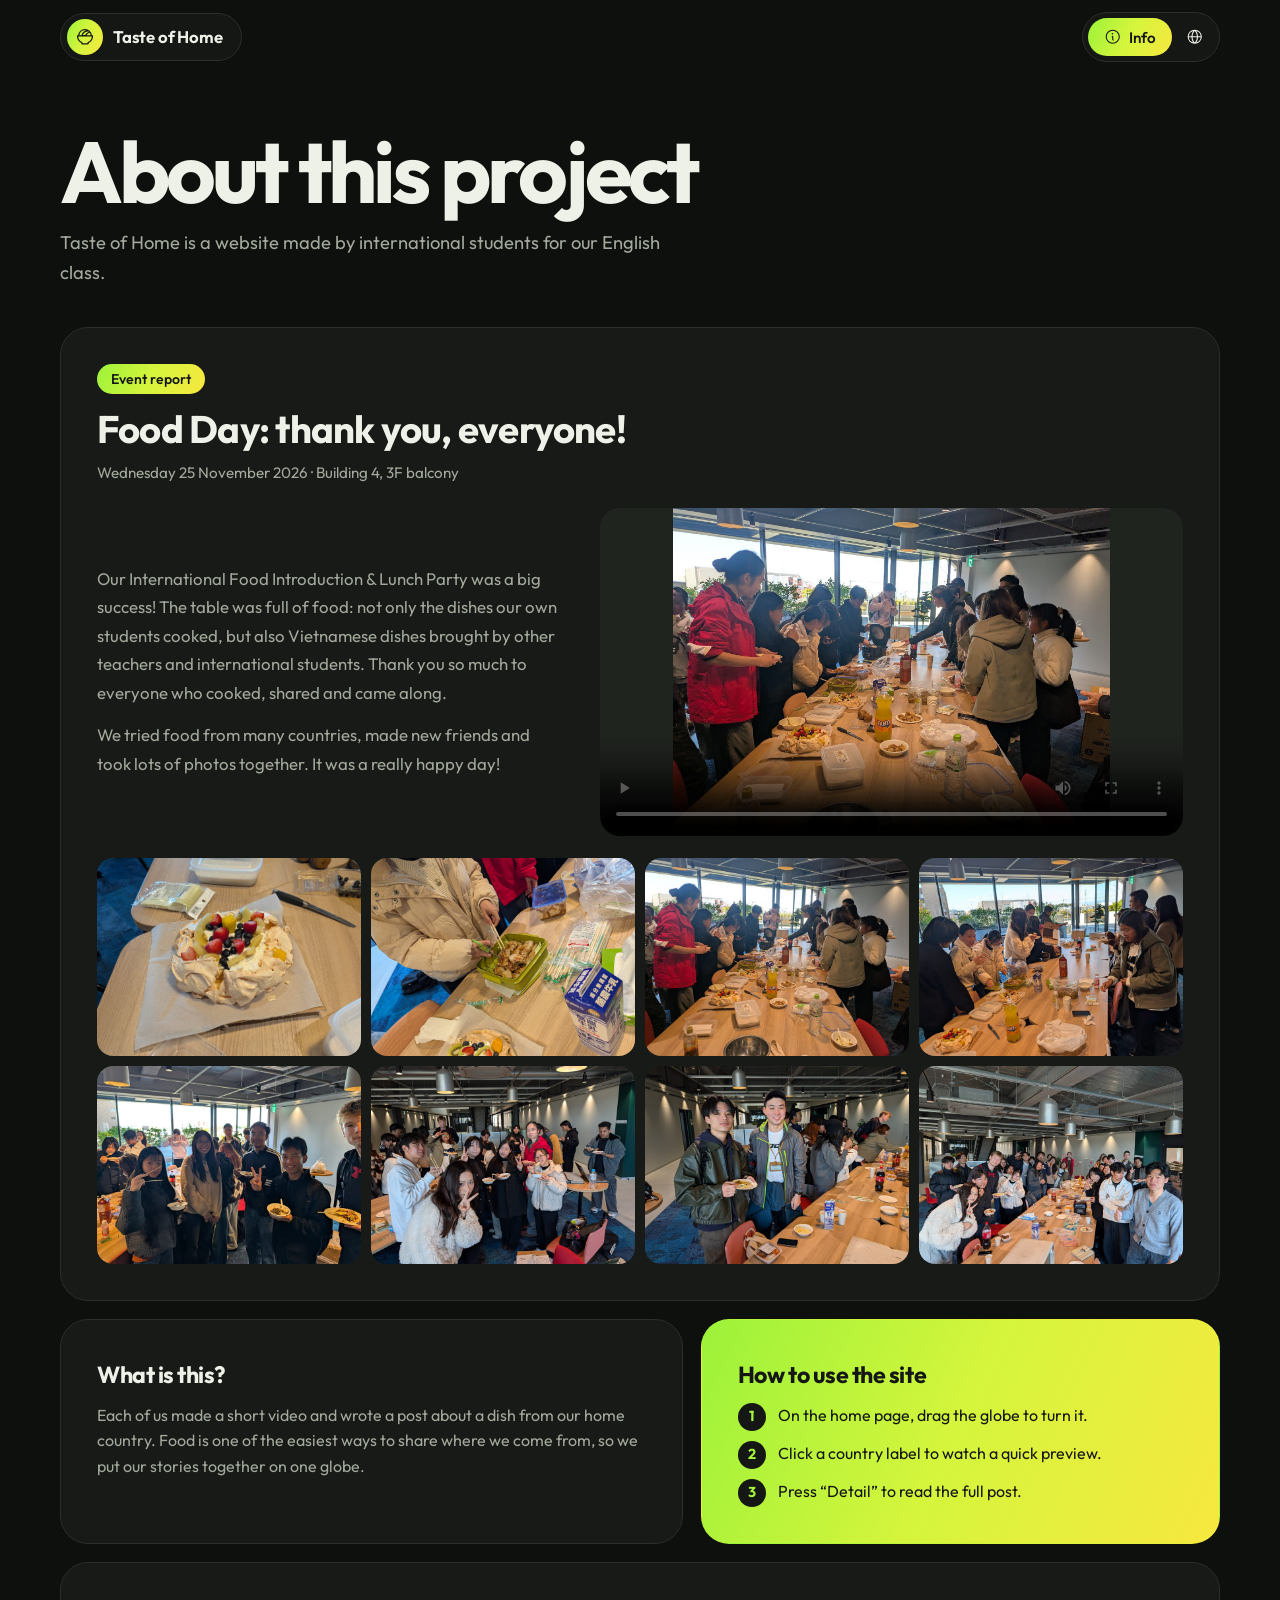
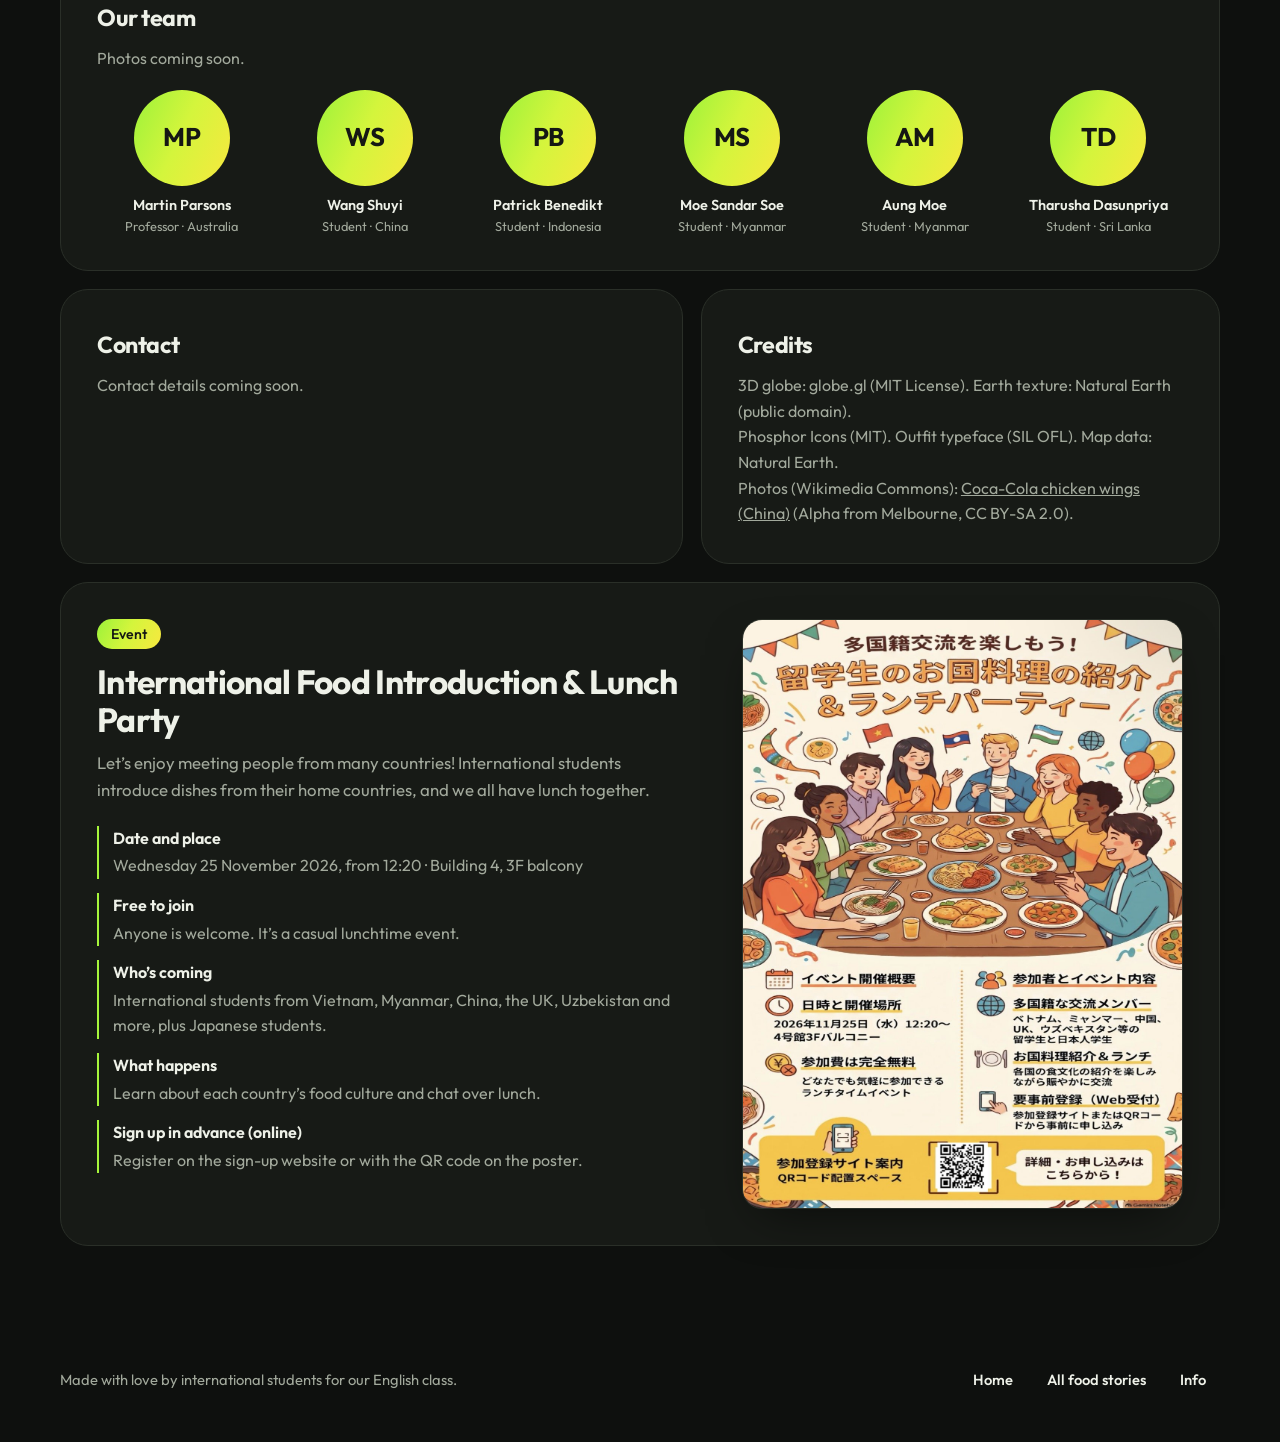
==== commit 70038507: "Info: Food Day event report with highlight video and photos Thanks to everyone, including the teache" ====
--- a/info.html
+++ b/info.html
@@ -14,7 +14,7 @@
   <meta property="og:image" content="https://blanchexxxxx.github.io/taste-of-home/assets/img/globe-1k.jpg">
   <link rel="icon" href="assets/img/favicon.svg" type="image/svg+xml">
   <link rel="preload" href="assets/fonts/outfit-latin-wght-normal.woff2" as="font" type="font/woff2" crossorigin>
-  <link rel="stylesheet" href="assets/css/style.css?v=202611251100">
+  <link rel="stylesheet" href="assets/css/style.css?v=202611261200">
 </head>
 <body>
   <header class="topbar">
@@ -38,6 +38,28 @@
           <p data-i18n="info.lead">Taste of Home is a website made by international students for our English class.</p>
         </div>
         <div class="info-grid">
+          <div class="panel panel--wide report reveal" id="food-day">
+            <span class="chip chip--grad" data-i18n="info.reportTag">Event report</span>
+            <h2 data-i18n="info.reportH">Food Day: thank you, everyone!</h2>
+            <p class="report__date" data-i18n="info.reportDate"></p>
+            <div class="report__body">
+              <div class="report__text">
+                <p data-i18n="info.reportP1"></p>
+                <p data-i18n="info.reportP2"></p>
+              </div>
+              <div class="video"><video controls playsinline preload="metadata" poster="assets/img/food-day/03.jpg" src="assets/videos/food-day.mp4"></video></div>
+            </div>
+            <div class="report__gallery">
+              <a href="assets/img/food-day/01.jpg" target="_blank" rel="noopener"><img src="assets/img/food-day/01.jpg" alt="" data-i18n-alt="info.reportAlt" loading="lazy"></a>
+              <a href="assets/img/food-day/02.jpg" target="_blank" rel="noopener"><img src="assets/img/food-day/02.jpg" alt="" data-i18n-alt="info.reportAlt" loading="lazy"></a>
+              <a href="assets/img/food-day/03.jpg" target="_blank" rel="noopener"><img src="assets/img/food-day/03.jpg" alt="" data-i18n-alt="info.reportAlt" loading="lazy"></a>
+              <a href="assets/img/food-day/04.jpg" target="_blank" rel="noopener"><img src="assets/img/food-day/04.jpg" alt="" data-i18n-alt="info.reportAlt" loading="lazy"></a>
+              <a href="assets/img/food-day/05.jpg" target="_blank" rel="noopener"><img src="assets/img/food-day/05.jpg" alt="" data-i18n-alt="info.reportAlt" loading="lazy"></a>
+              <a href="assets/img/food-day/06.jpg" target="_blank" rel="noopener"><img src="assets/img/food-day/06.jpg" alt="" data-i18n-alt="info.reportAlt" loading="lazy"></a>
+              <a href="assets/img/food-day/07.jpg" target="_blank" rel="noopener"><img src="assets/img/food-day/07.jpg" alt="" data-i18n-alt="info.reportAlt" loading="lazy"></a>
+              <a href="assets/img/food-day/08.jpg" target="_blank" rel="noopener"><img src="assets/img/food-day/08.jpg" alt="" data-i18n-alt="info.reportAlt" loading="lazy"></a>
+            </div>
+          </div>
           <div class="panel reveal">
             <h2 data-i18n="info.aboutH">What is this?</h2>
             <p data-i18n="info.aboutP"></p>
@@ -96,11 +118,11 @@
     </div>
   </footer>
 
-  <script src="assets/js/icons.js?v=202611251100" defer></script>
-  <script src="assets/js/i18n.js?v=202611251100" defer></script>
-  <script src="assets/js/data.js?v=202611251100" defer></script>
-  <script src="assets/js/posts-i18n.js?v=202611251100" defer></script>
-  <script src="assets/js/common.js?v=202611251100" defer></script>
-  <script src="assets/js/pages.js?v=202611251100" defer></script>
+  <script src="assets/js/icons.js?v=202611261200" defer></script>
+  <script src="assets/js/i18n.js?v=202611261200" defer></script>
+  <script src="assets/js/data.js?v=202611261200" defer></script>
+  <script src="assets/js/posts-i18n.js?v=202611261200" defer></script>
+  <script src="assets/js/common.js?v=202611261200" defer></script>
+  <script src="assets/js/pages.js?v=202611261200" defer></script>
 </body>
 </html>
--- a/assets/css/style.css
+++ b/assets/css/style.css
@@ -335,6 +335,17 @@
 .panel--grad { background: var(--grad); color: var(--on-grad); border-color: transparent; }
 .panel--grad p { color: inherit; opacity: .8; }
 .panel--wide { grid-column: 1 / -1; }
+.report h2 { margin-top: 14px; font-size: clamp(1.6rem, 3.4vw, 2.4rem); line-height: 1.12; }
+.report__date { margin: 0 0 22px !important; font-size: .95rem; }
+.report__body { display: grid; grid-template-columns: 1fr 1.25fr; gap: clamp(18px, 3vw, 36px); align-items: center; }
+.report__text p { font-size: 1.05rem; line-height: 1.7; }
+.report__text p + p { margin-top: 14px; }
+.report .video { margin: 0; border-radius: var(--r-media); }
+.report__gallery { margin-top: 22px; display: grid; grid-template-columns: repeat(4, 1fr); gap: 10px; }
+.report__gallery a { display: block; overflow: hidden; border-radius: 16px; background: var(--surface-2); aspect-ratio: 4 / 3; }
+.report__gallery img { width: 100%; height: 100%; object-fit: cover; transition: transform .6s var(--ease); }
+.report__gallery a:hover img { transform: scale(1.04); }
+@media (max-width: 900px) { .report__body { grid-template-columns: 1fr; } .report__gallery { grid-template-columns: repeat(2, 1fr); } }
 .event { display: grid; grid-template-columns: 1.15fr .85fr; gap: clamp(20px, 4vw, 48px); align-items: start; }
 .event__text h2 { margin-top: 14px; font-size: clamp(1.5rem, 3vw, 2.1rem); line-height: 1.15; }
 .event__lead { margin-bottom: 22px !important; font-size: 1.05rem; }
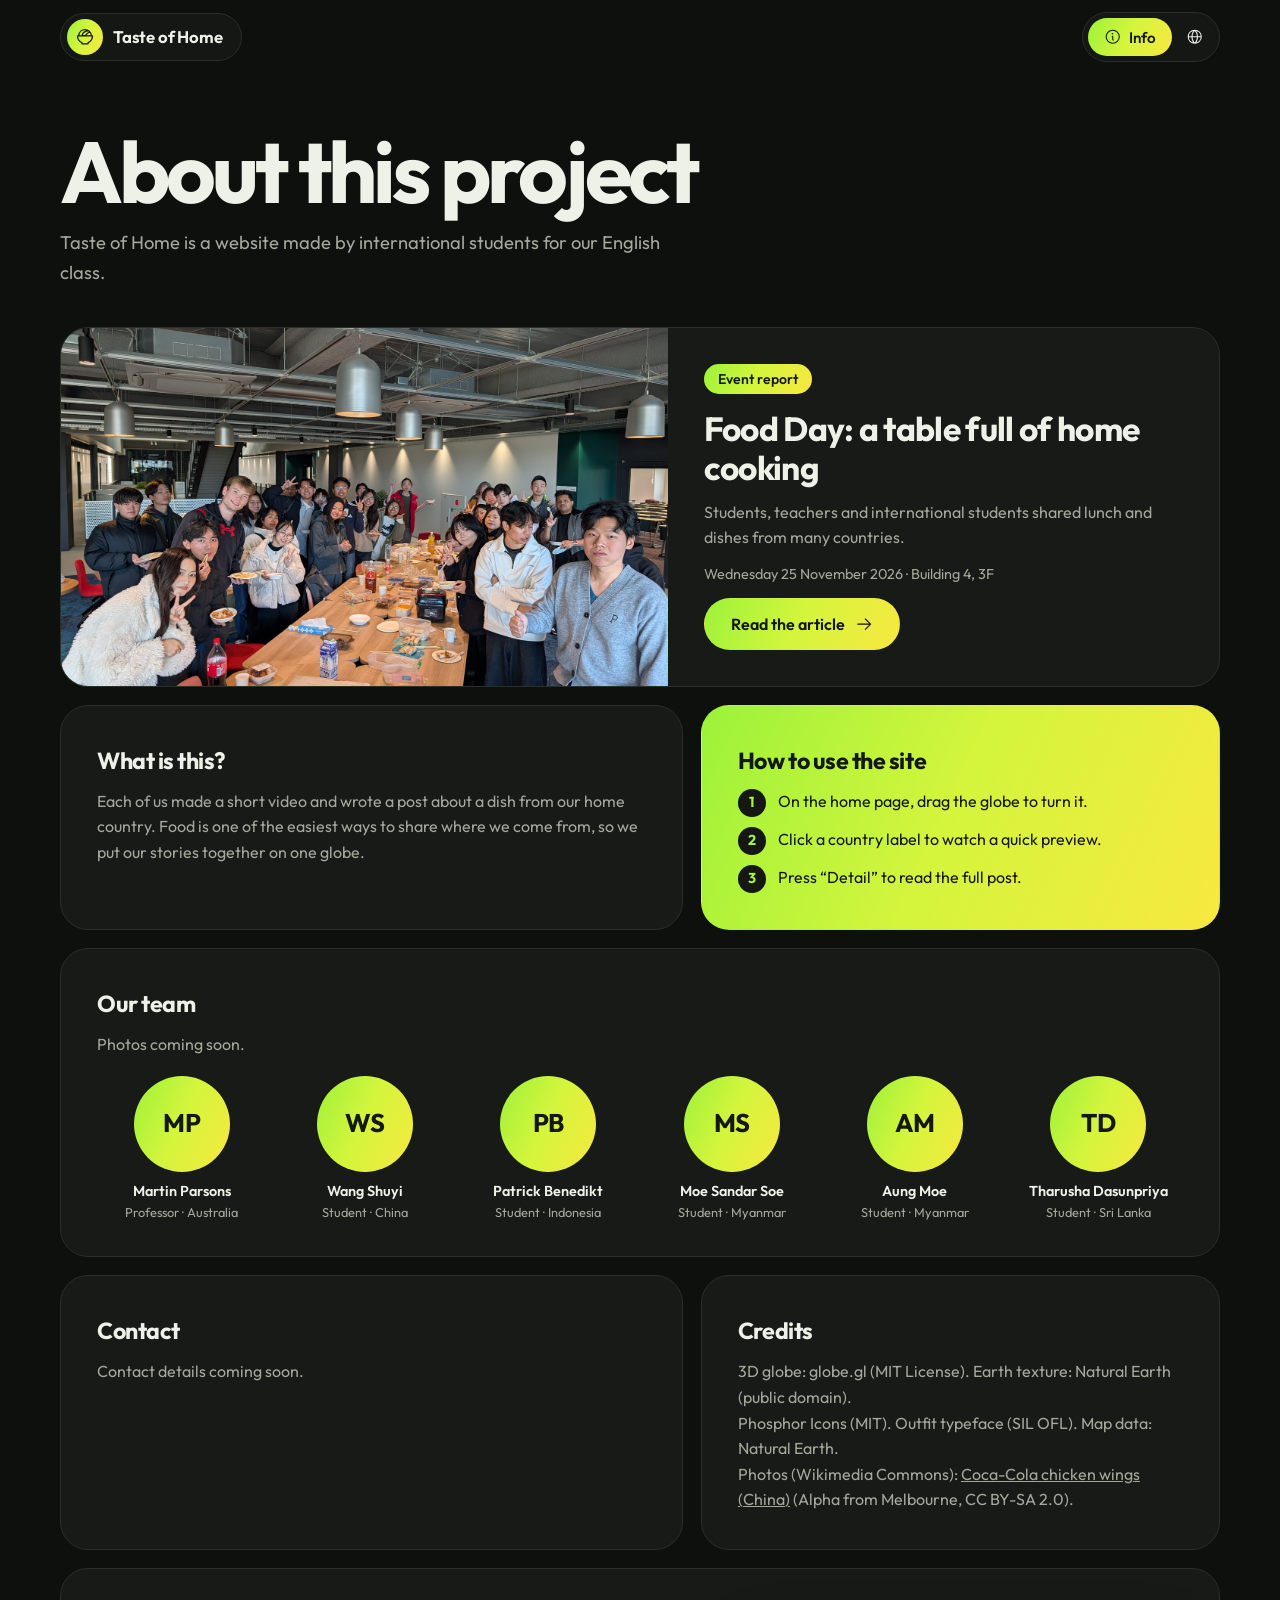
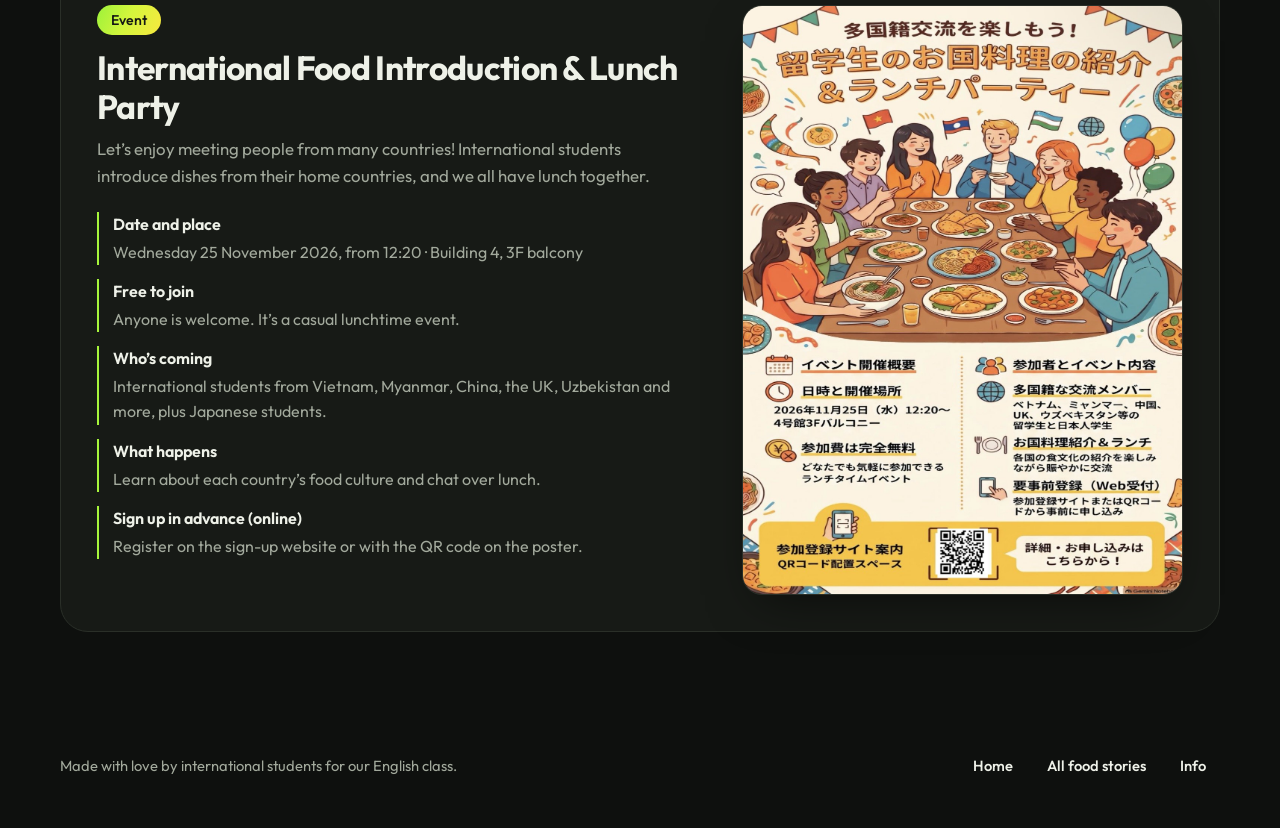
==== commit a19a16e4: "Food Day news article: text and captioned photos side by side, in all languages - news.html?id=food-" ====
--- a/info.html
+++ b/info.html
@@ -14,7 +14,7 @@
   <meta property="og:image" content="https://blanchexxxxx.github.io/taste-of-home/assets/img/globe-1k.jpg">
   <link rel="icon" href="assets/img/favicon.svg" type="image/svg+xml">
   <link rel="preload" href="assets/fonts/outfit-latin-wght-normal.woff2" as="font" type="font/woff2" crossorigin>
-  <link rel="stylesheet" href="assets/css/style.css?v=202611261200">
+  <link rel="stylesheet" href="assets/css/style.css?v=202611261500">
 </head>
 <body>
   <header class="topbar">
@@ -38,28 +38,7 @@
           <p data-i18n="info.lead">Taste of Home is a website made by international students for our English class.</p>
         </div>
         <div class="info-grid">
-          <div class="panel panel--wide report reveal" id="food-day">
-            <span class="chip chip--grad" data-i18n="info.reportTag">Event report</span>
-            <h2 data-i18n="info.reportH">Food Day: thank you, everyone!</h2>
-            <p class="report__date" data-i18n="info.reportDate"></p>
-            <div class="report__body">
-              <div class="report__text">
-                <p data-i18n="info.reportP1"></p>
-                <p data-i18n="info.reportP2"></p>
-              </div>
-              <div class="video"><video controls playsinline preload="metadata" poster="assets/img/food-day/03.jpg" src="assets/videos/food-day.mp4"></video></div>
-            </div>
-            <div class="report__gallery">
-              <a href="assets/img/food-day/01.jpg" target="_blank" rel="noopener"><img src="assets/img/food-day/01.jpg" alt="" data-i18n-alt="info.reportAlt" loading="lazy"></a>
-              <a href="assets/img/food-day/02.jpg" target="_blank" rel="noopener"><img src="assets/img/food-day/02.jpg" alt="" data-i18n-alt="info.reportAlt" loading="lazy"></a>
-              <a href="assets/img/food-day/03.jpg" target="_blank" rel="noopener"><img src="assets/img/food-day/03.jpg" alt="" data-i18n-alt="info.reportAlt" loading="lazy"></a>
-              <a href="assets/img/food-day/04.jpg" target="_blank" rel="noopener"><img src="assets/img/food-day/04.jpg" alt="" data-i18n-alt="info.reportAlt" loading="lazy"></a>
-              <a href="assets/img/food-day/05.jpg" target="_blank" rel="noopener"><img src="assets/img/food-day/05.jpg" alt="" data-i18n-alt="info.reportAlt" loading="lazy"></a>
-              <a href="assets/img/food-day/06.jpg" target="_blank" rel="noopener"><img src="assets/img/food-day/06.jpg" alt="" data-i18n-alt="info.reportAlt" loading="lazy"></a>
-              <a href="assets/img/food-day/07.jpg" target="_blank" rel="noopener"><img src="assets/img/food-day/07.jpg" alt="" data-i18n-alt="info.reportAlt" loading="lazy"></a>
-              <a href="assets/img/food-day/08.jpg" target="_blank" rel="noopener"><img src="assets/img/food-day/08.jpg" alt="" data-i18n-alt="info.reportAlt" loading="lazy"></a>
-            </div>
-          </div>
+          <div class="panel--wide news-list" id="news-list"></div>
           <div class="panel reveal">
             <h2 data-i18n="info.aboutH">What is this?</h2>
             <p data-i18n="info.aboutP"></p>
@@ -118,11 +97,12 @@
     </div>
   </footer>
 
-  <script src="assets/js/icons.js?v=202611261200" defer></script>
-  <script src="assets/js/i18n.js?v=202611261200" defer></script>
-  <script src="assets/js/data.js?v=202611261200" defer></script>
-  <script src="assets/js/posts-i18n.js?v=202611261200" defer></script>
-  <script src="assets/js/common.js?v=202611261200" defer></script>
-  <script src="assets/js/pages.js?v=202611261200" defer></script>
+  <script src="assets/js/icons.js?v=202611261500" defer></script>
+  <script src="assets/js/i18n.js?v=202611261500" defer></script>
+  <script src="assets/js/data.js?v=202611261500" defer></script>
+  <script src="assets/js/news.js?v=202611261500" defer></script>
+  <script src="assets/js/posts-i18n.js?v=202611261500" defer></script>
+  <script src="assets/js/common.js?v=202611261500" defer></script>
+  <script src="assets/js/pages.js?v=202611261500" defer></script>
 </body>
 </html>
--- a/assets/css/style.css
+++ b/assets/css/style.css
@@ -335,17 +335,33 @@
 .panel--grad { background: var(--grad); color: var(--on-grad); border-color: transparent; }
 .panel--grad p { color: inherit; opacity: .8; }
 .panel--wide { grid-column: 1 / -1; }
-.report h2 { margin-top: 14px; font-size: clamp(1.6rem, 3.4vw, 2.4rem); line-height: 1.12; }
-.report__date { margin: 0 0 22px !important; font-size: .95rem; }
-.report__body { display: grid; grid-template-columns: 1fr 1.25fr; gap: clamp(18px, 3vw, 36px); align-items: center; }
-.report__text p { font-size: 1.05rem; line-height: 1.7; }
-.report__text p + p { margin-top: 14px; }
-.report .video { margin: 0; border-radius: var(--r-media); }
-.report__gallery { margin-top: 22px; display: grid; grid-template-columns: repeat(4, 1fr); gap: 10px; }
-.report__gallery a { display: block; overflow: hidden; border-radius: 16px; background: var(--surface-2); aspect-ratio: 4 / 3; }
-.report__gallery img { width: 100%; height: 100%; object-fit: cover; transition: transform .6s var(--ease); }
-.report__gallery a:hover img { transform: scale(1.04); }
-@media (max-width: 900px) { .report__body { grid-template-columns: 1fr; } .report__gallery { grid-template-columns: repeat(2, 1fr); } }
+/* news card on the Info page */
+.news-list { display: grid; gap: 18px; }
+.news-card { display: grid; grid-template-columns: 1.1fr 1fr; overflow: hidden; border-radius: var(--r-bubble); background: var(--surface); border: 1px solid var(--line); text-decoration: none; color: inherit; transition: border-color .3s, transform .4s var(--ease); }
+.news-card:hover { border-color: rgba(166, 245, 59, .45); transform: translateY(-2px); }
+.news-card__img { position: relative; min-height: 240px; overflow: hidden; }
+.news-card__img img { position: absolute; inset: 0; width: 100%; height: 100%; object-fit: cover; transition: transform .8s var(--ease); }
+.news-card:hover .news-card__img img { transform: scale(1.03); }
+.news-card__body { padding: clamp(22px, 3vw, 36px); display: flex; flex-direction: column; gap: 12px; align-items: flex-start; justify-content: center; }
+.news-card__body h2 { margin: 4px 0 0; font-size: clamp(1.5rem, 3vw, 2.1rem); line-height: 1.15; letter-spacing: -.02em; }
+.news-card__body p { margin: 0; color: var(--muted); }
+.news-card__meta { font-size: .9rem; }
+@media (max-width: 900px) { .news-card { grid-template-columns: 1fr; } .news-card__img { min-height: 0; aspect-ratio: 16 / 10; } }
+
+/* news article page */
+.news { max-width: 760px; margin: 0 auto; }
+.news h1 { margin: 16px 0 14px; font-size: clamp(2.2rem, 5.6vw, 3.8rem); line-height: 1.05; letter-spacing: -.04em; font-weight: 700; }
+.news__dek { margin: 0 0 14px; font-size: clamp(1.15rem, 2vw, 1.35rem); line-height: 1.5; color: var(--ink); opacity: .85; }
+.news__meta { margin: 0 0 34px; padding-bottom: 22px; border-bottom: 1px solid var(--line); color: var(--muted); font-size: .95rem; }
+.news__body > p { margin: 0 0 22px; font-size: 1.12rem; line-height: 1.8; }
+.news figure { margin: 34px 0; }
+.news figure img, .news figure .video { width: 100%; border-radius: var(--r-media); }
+.news figure img { height: auto; display: block; }
+.news figure.is-tall img { max-height: 80vh; width: auto; max-width: 100%; margin: 0 auto; }
+.news__pair { display: grid; grid-template-columns: 1fr 1fr; gap: 10px; }
+.news__pair img { aspect-ratio: 4 / 3; object-fit: cover; }
+.news figcaption { margin-top: 10px; padding-left: 12px; border-left: 2px solid var(--lime); color: var(--muted); font-size: .92rem; line-height: 1.5; }
+@media (max-width: 600px) { .news__pair { grid-template-columns: 1fr; } }
 .event { display: grid; grid-template-columns: 1.15fr .85fr; gap: clamp(20px, 4vw, 48px); align-items: start; }
 .event__text h2 { margin-top: 14px; font-size: clamp(1.5rem, 3vw, 2.1rem); line-height: 1.15; }
 .event__lead { margin-bottom: 22px !important; font-size: 1.05rem; }
